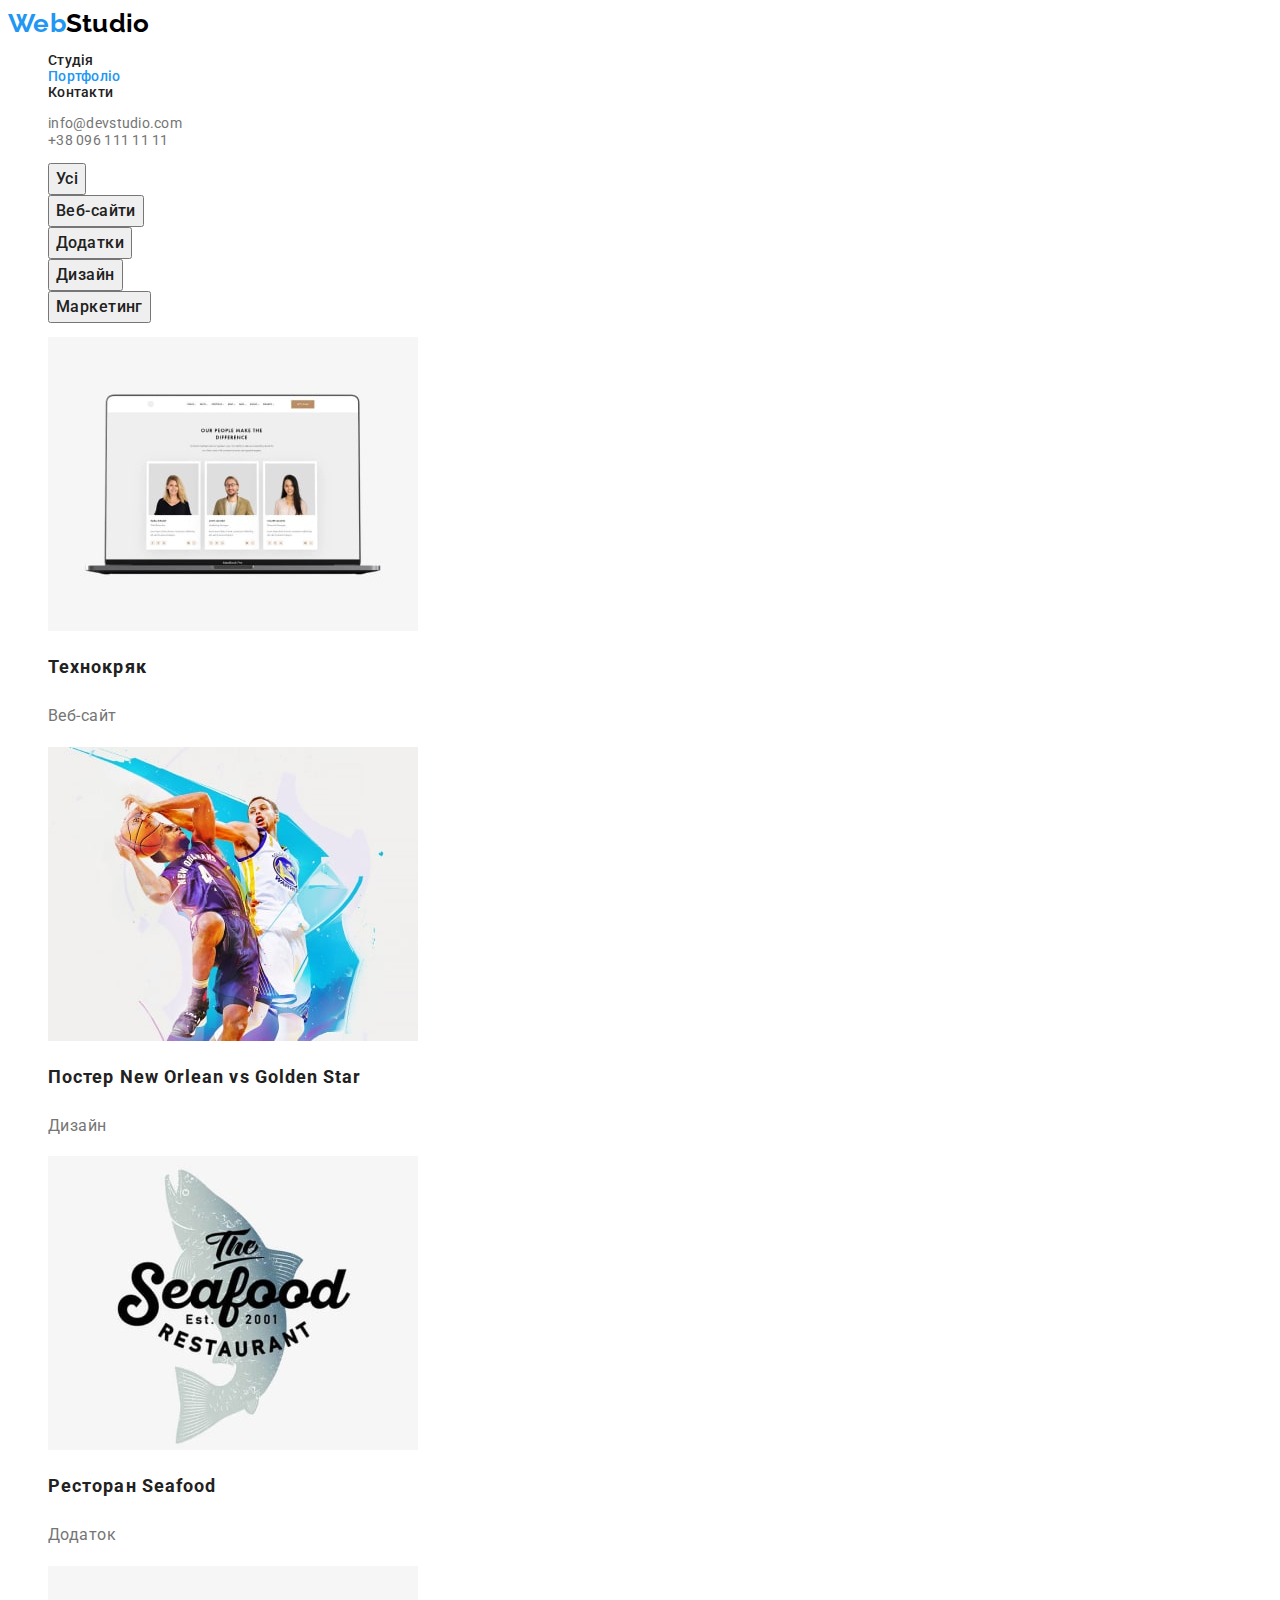
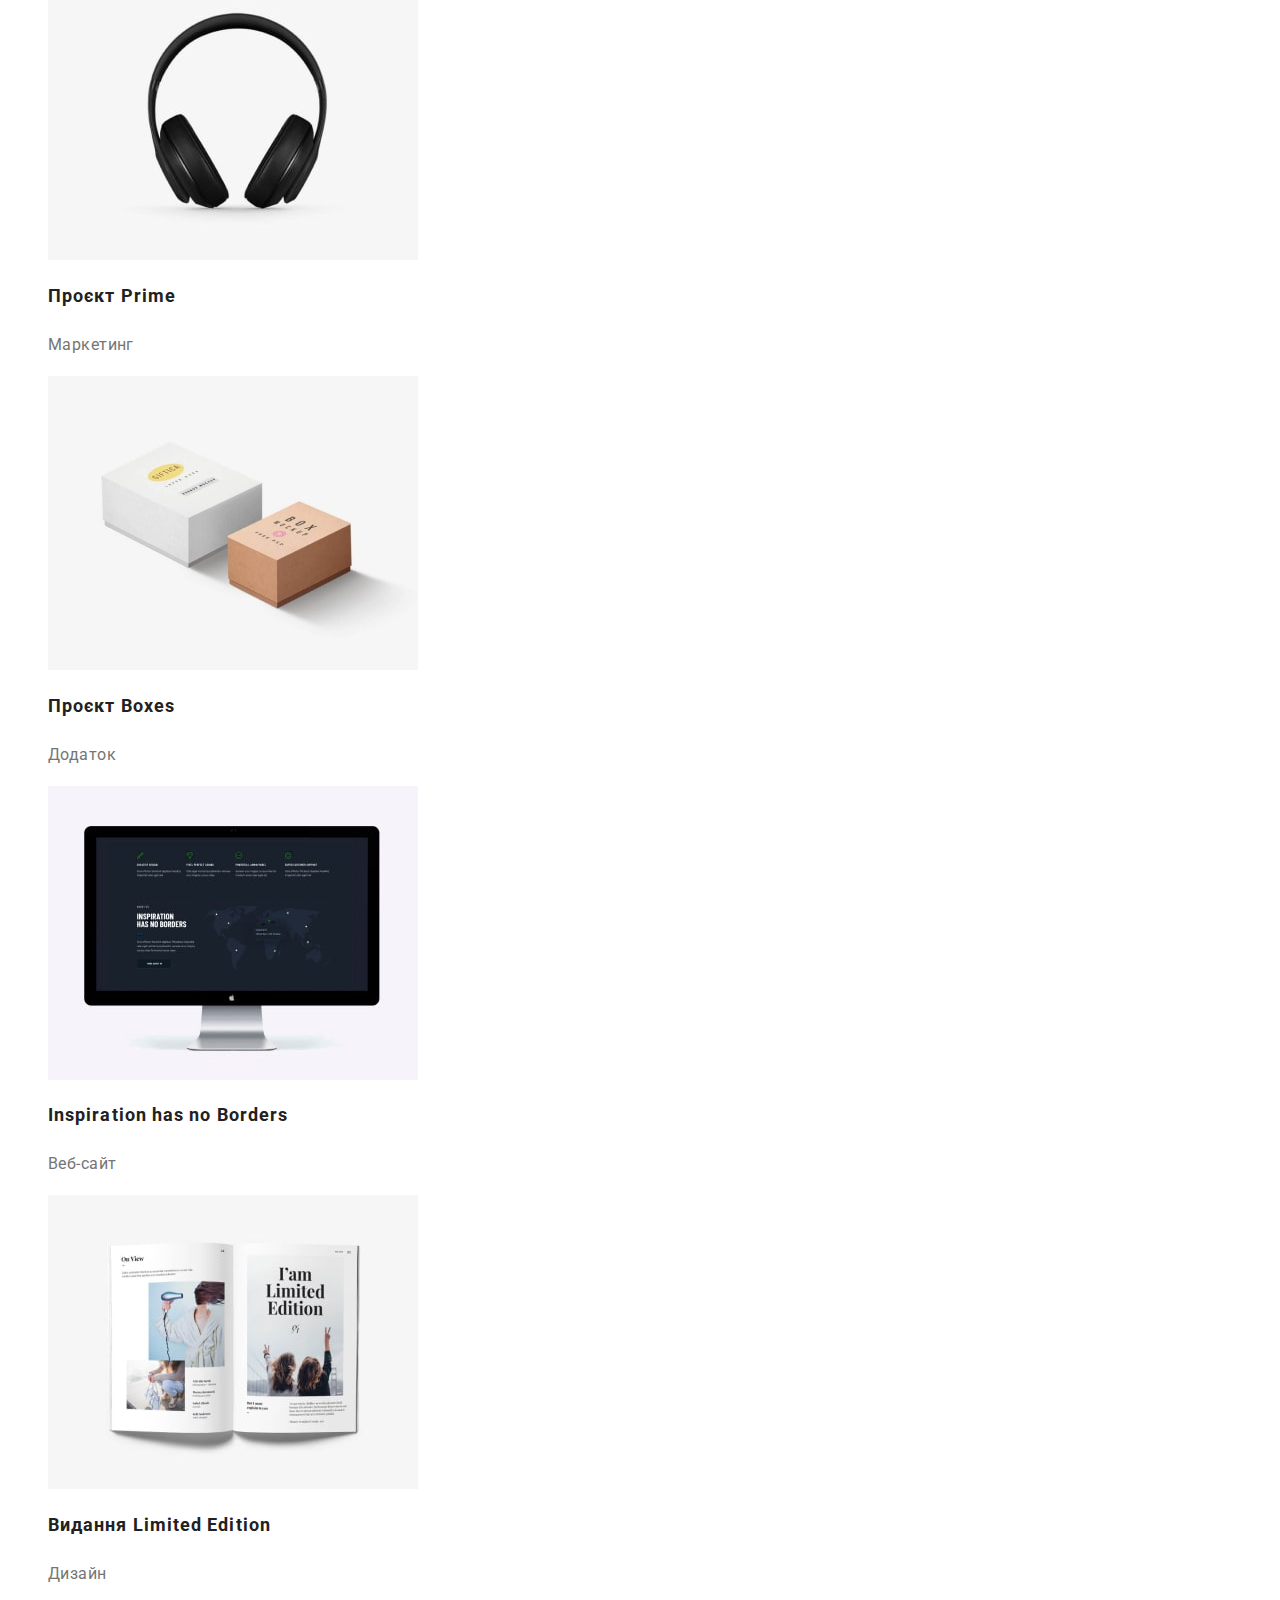
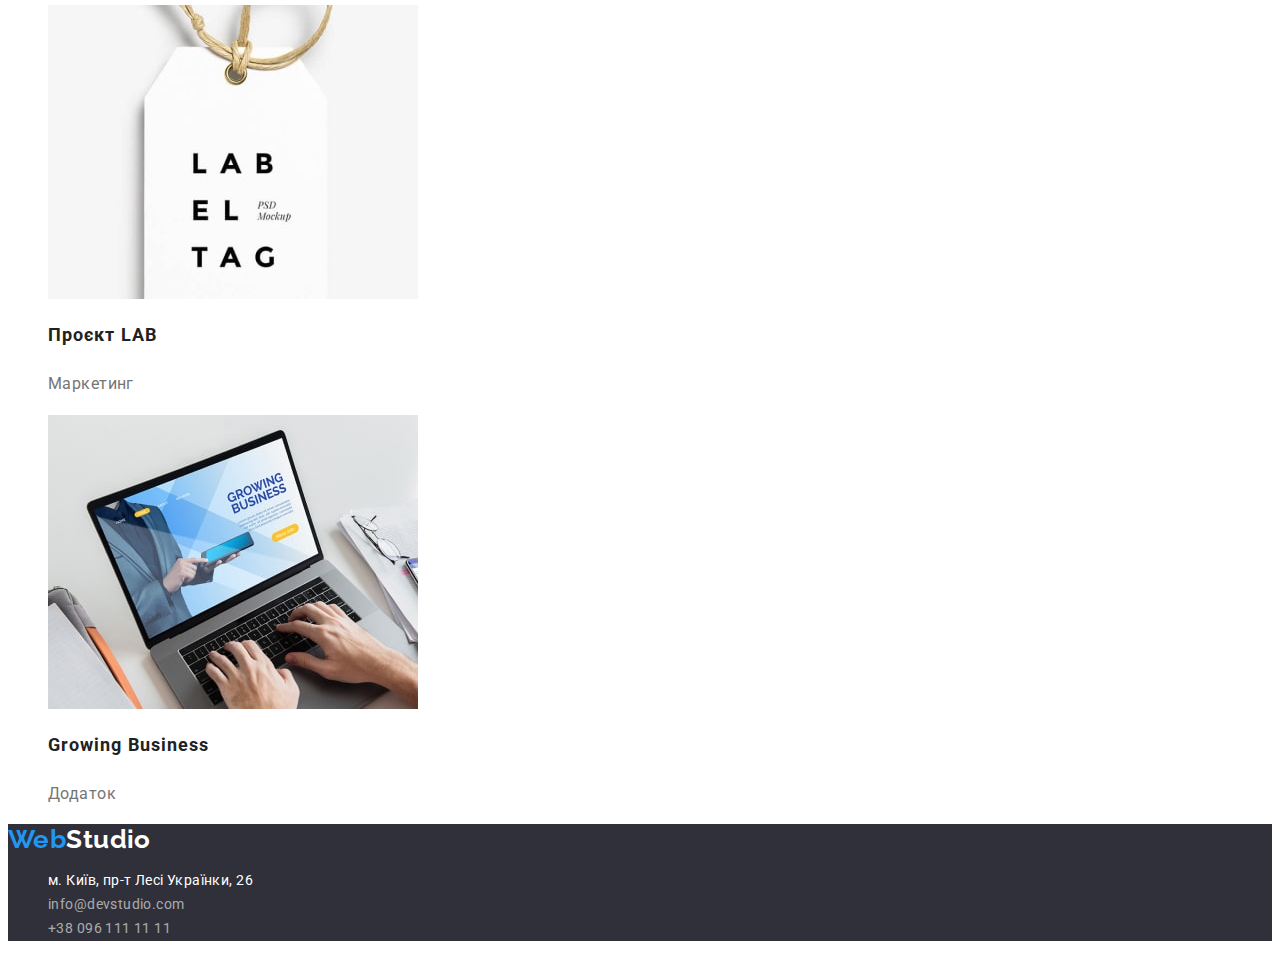
==== portfolio.html @ 3c4848e3 "added initial files" ====
<!DOCTYPE html>
<html lang="uk">

<head>
    <meta charset="UTF-8">
    <meta http-equiv="X-UA-Compatible" content="IE=edge">
    <meta name="viewport" content="width=device-width, initial-scale=1.0">
    <title>Портфоліо</title>
    <link
        href="https://fonts.googleapis.com/css2?family=Raleway:wght@700&family=Roboto:wght@400;500;700;900&display=swap"
        rel="stylesheet" />
    <link rel="stylesheet" href="./css/styles.css">
</head>

<body>
    <header class="header">
        <nav class="header-nav">
            <a class="logo" href="./index.html"><span class="logo-web">Web</span>Studio</a>
            <ul class="header-nav-list list">
                <li><a class="header-nav-link link" href="./index.html">Студія</a></li>
                <li><a class="header-nav-link link current" href="./portfolio.html">Портфоліо</a></li>
                <li><a class="header-nav-link link" href="#">Контакти</a></li>
            </ul>
        </nav>
        <ul class="header-contact-list list">
            <li>
                <a class="header-contact-link link" href="mailto:info@devstudio.com">info@devstudio.com</a>
            </li>
            <li>
                <a class="header-contact-link link" href="tel:+380961111111">+38 096 111 11 11</a>
            </li>
        </ul>
    </header>
    <main>
        <!-- Our Projects Section -->
        <section class="projects">
            <h1 class="visually-hidden">Наші роботи</h1>
            <ul class="projects-btn-list list">
                <li><button class="projects-btn" type="button">Усі</button></li>
                <li><button class="projects-btn" type="button">Веб-сайти</button></li>
                <li><button class="projects-btn" type="button">Додатки</button></li>
                <li><button class="projects-btn" type="button">Дизайн</button></li>
                <li><button class="projects-btn" type="button">Маркетинг</button></li>
            </ul>
            <ul class="projects-list list">
                <li>
                    <a class="projects-link link" href="#">
                        <img class="projects-list-img" src="./images/projects/projects-img-1.jpg" alt="Технокряк" width="370" height="294">
                        <h2 class="projects-list-title">Технокряк</h2>
                        <p class="projects-list-category">Веб-сайт</p>
                    </a>
                </li>
                <li>
                    <a class="projects-link link" href="#">
                        <img class="projects-list-img" src="./images/projects/projects-img-2.jpg" alt="Постер New Orlean vs Golden Star" width="370" height="294">
                        <h2 class="projects-list-title">Постер New Orlean vs Golden Star</h2>
                        <p class="projects-list-category">Дизайн</p>
                    </a>
                </li>
                <li>
                    <a class="projects-link link" href="#">
                        <img class="projects-list-img" src="./images/projects/projects-img-3.jpg" alt="Ресторан Seafood" width="370" height="294">
                        <h2 class="projects-list-title">Ресторан Seafood</h2>
                        <p class="projects-list-category">Додаток</p>
                    </a>
                </li>
                <li>
                    <a class="projects-link link" href="#">
                        <img class="projects-list-img" src="./images/projects/projects-img-4.jpg" alt="Проєкт Prime" width="370" height="294">
                        <h2 class="projects-list-title">Проєкт Prime</h2>
                        <p class="projects-list-category">Маркетинг</p>
                    </a>
                </li>
                <li>
                    <a class="projects-link link" href="#">
                        <img class="projects-list-img" src="./images/projects/projects-img-5.jpg" alt="Проєкт Boxes" width="370" height="294">
                        <h2 class="projects-list-title">Проєкт Boxes</h2>
                        <p class="projects-list-category">Додаток</p>
                    </a>
                </li>
                <li>
                    <a class="projects-link link" href="#">
                        <img class="projects-list-img" src="./images/projects/projects-img-6.jpg" alt="Inspiration has no Borders" width="370" height="294">
                        <h2 class="projects-list-title">Inspiration has no Borders</h2>
                        <p class="projects-list-category">Веб-сайт</p>
                    </a>
                </li>
                <li>
                    <a class="projects-link link" href="#">
                        <img class="projects-list-img" src="./images/projects/projects-img-7.jpg" alt="Видання Limited Edition" width="370" height="294">
                        <h2 class="projects-list-title">Видання Limited Edition</h2>
                        <p class="projects-list-category">Дизайн</p>
                    </a>
                </li>
                <li>
                    <a class="projects-link link" href="#">
                        <img class="projects-list-img" src="./images/projects/projects-img-8.jpg" alt="Проєкт LAB" width="370" height="294">
                        <h2 class="projects-list-title">Проєкт LAB</h2>
                        <p class="projects-list-category">Маркетинг</p>
                    </a>
                </li>
                <li>
                    <a class="projects-link link" href="#">
                        <img class="projects-list-img" src="./images/projects/projects-img-9.jpg" alt="Growing Business" width="370" height="294">
                        <h2 class="projects-list-title">Growing Business</h2>
                        <p class="projects-list-category">Додаток</p>
                    </a>
                </li>
            </ul>
        </section>
    </main> 
    <footer class="footer">
        <a class="logo" href="./index.html"><span class="logo-web">Web</span>Studio</a>
        <address class="footer-address">
            <ul class="footer-list list">
                <li><a class="footer-list-link link address" href="https://goo.gl/maps/mnZD3GT6xmmtejTY8"
                        rel="noopener noreferrer nofollow" target="_blank">м. Київ, пр-т Лесі Українки, 26</a></li>
                <li><a class="footer-list-link link" href="mailto:info@devstudio.com">info@devstudio.com</a></li>
                <li><a class="footer-list-link link" href="tel:+380961111111">+38 096 111 11 11</a></li>
            </ul>
        </address>
    </footer>
</body>
---- css/styles.css ----
:root {
    --first-primary-color: #212121;
    --second-primary-color: #757575;
    --accent-color: #2196F3;
    --white: #FFFFFF;
    --black: #000000;
    --grey: rgba(255, 255, 255, 0.6);
    --secondary-background-color: #2F303A;
    --additional-background-color: #F5F4FA;
    --active-btn-color: #188CE8;
}
/* body */
body {
    font-family: "Roboto", sans-serif;
    font-size: 14px;
    letter-spacing: 0.03em;
    color: var(--first-primary-color);
    background-color: var(--white);
}
/* link */
.link {
    text-decoration: none;
}
/* header */
.logo {
    font-family:"Raleway", sans-serif;
    font-weight: 700;
    font-size: 26px;
    line-height: 1.19;
    text-decoration: none;
}
.header .logo {
    color: var(--black);
}

.list {
    list-style: none;
}

.header-nav{
    font-weight: 500;
    line-height: 1.14;
    letter-spacing: 0.02em;
}

.header-nav-link {
    letter-spacing: 0.02em;
    color: var(--first-primary-color);
}
.link.current {
    color: var(--accent-color);
}
.header-contact-link {
    color: var(--second-primary-color);
    letter-spacing: 0.02em;
    line-height: 1.14;
}
/* hero */
.hero {
    background-color: var(--secondary-background-color);
}
.hero-title {
    font-weight: 900;
    font-size: 44px;
    line-height: 1.36;
    text-align: center;
    letter-spacing: 0.06em;
    text-transform: uppercase;
    color: var(--white);
}

.hero-btn {
    font-weight: 700;
    font-size: 16px;
    line-height: 1.86;
    /* display: flex;
    align-items: center; */
    text-align: center;
    letter-spacing: 0.06em;
    background-color: var(--accent-color);
    color: var(--white);
    cursor: pointer;
    font-family: inherit;
}
.hero-btn:hover, .hero-btn:focus {
    background-color: var(--active-btn-color);
}
/* Advantages Section */
.advantages-list-title {
    font-weight: 700;
    line-height: 1.14;
    letter-spacing: 0.03em;
    text-transform: uppercase;
}
.advantages-list-descr {
    line-height: 1.71;
    color: var(--second-primary-color)
}
/* About Section */
.about-title {
    font-weight: 700;
    font-size: 36px;
    line-height: 1.17;
    text-align: center;
}
/* Our Team Section */
.team {
   background-color: var(--additional-background-color);
}
.team-title {
    font-weight: 700;
    font-size: 36px;
    line-height: 1.17;
    text-align: center;
}
.team-list-title{
    font-weight: 500;
    font-size: 16px;
    line-height: 1.17;
    text-align: center;
}
.team-list-descr {
    font-size: 16px;
    line-height: 1.19;
    text-align: center;
    color: var(--second-primary-color)
}
/* footer */
.footer .logo {
    color: var(--white);
}


.logo-web {
    color: var(--accent-color);
}

.footer {
    background-color: var(--secondary-background-color);
}
.footer-list-link {
    line-height: 1.71;    
    color: var(--grey);
    font-style: inherit;
}
.footer-address{
    font-style: normal;
}
.address {
    color: var(--white)
}

.link:hover,
.link:focus {
    color: var(--accent-color);
}
.visually-hidden {
    position: absolute;
    white-space: nowrap;
    width: 1px;
    height: 1px;
    overflow: hidden;
    border: 0;
    padding: 0;
    clip: rect(0 0 0 0);
    clip-path: inset(50%);
    margin: -1px;
}
.list {
    list-style: none;
}

/* portfolio.html */
/* Projects Section */
.projects-list-title {
font-weight: 700;
font-size: 18px;
line-height: 2;
letter-spacing: 0.06em;
color: var(--first-primary-color);
}
.projects-list-category {
    font-size: 16px;
    line-height: 1.86;    
    color: var(--second-primary-color);
}
.projects-btn {
    font-family: inherit;
    font-weight: 500;
    font-size: 16px;
    line-height: 1.63;
    text-align: center;
    color: inherit;
    letter-spacing: inherit;
    cursor: pointer;
}

.projects-btn:hover,
.projects-btn:focus {
    background-color: var(--accent-color);
    color:var(--white)
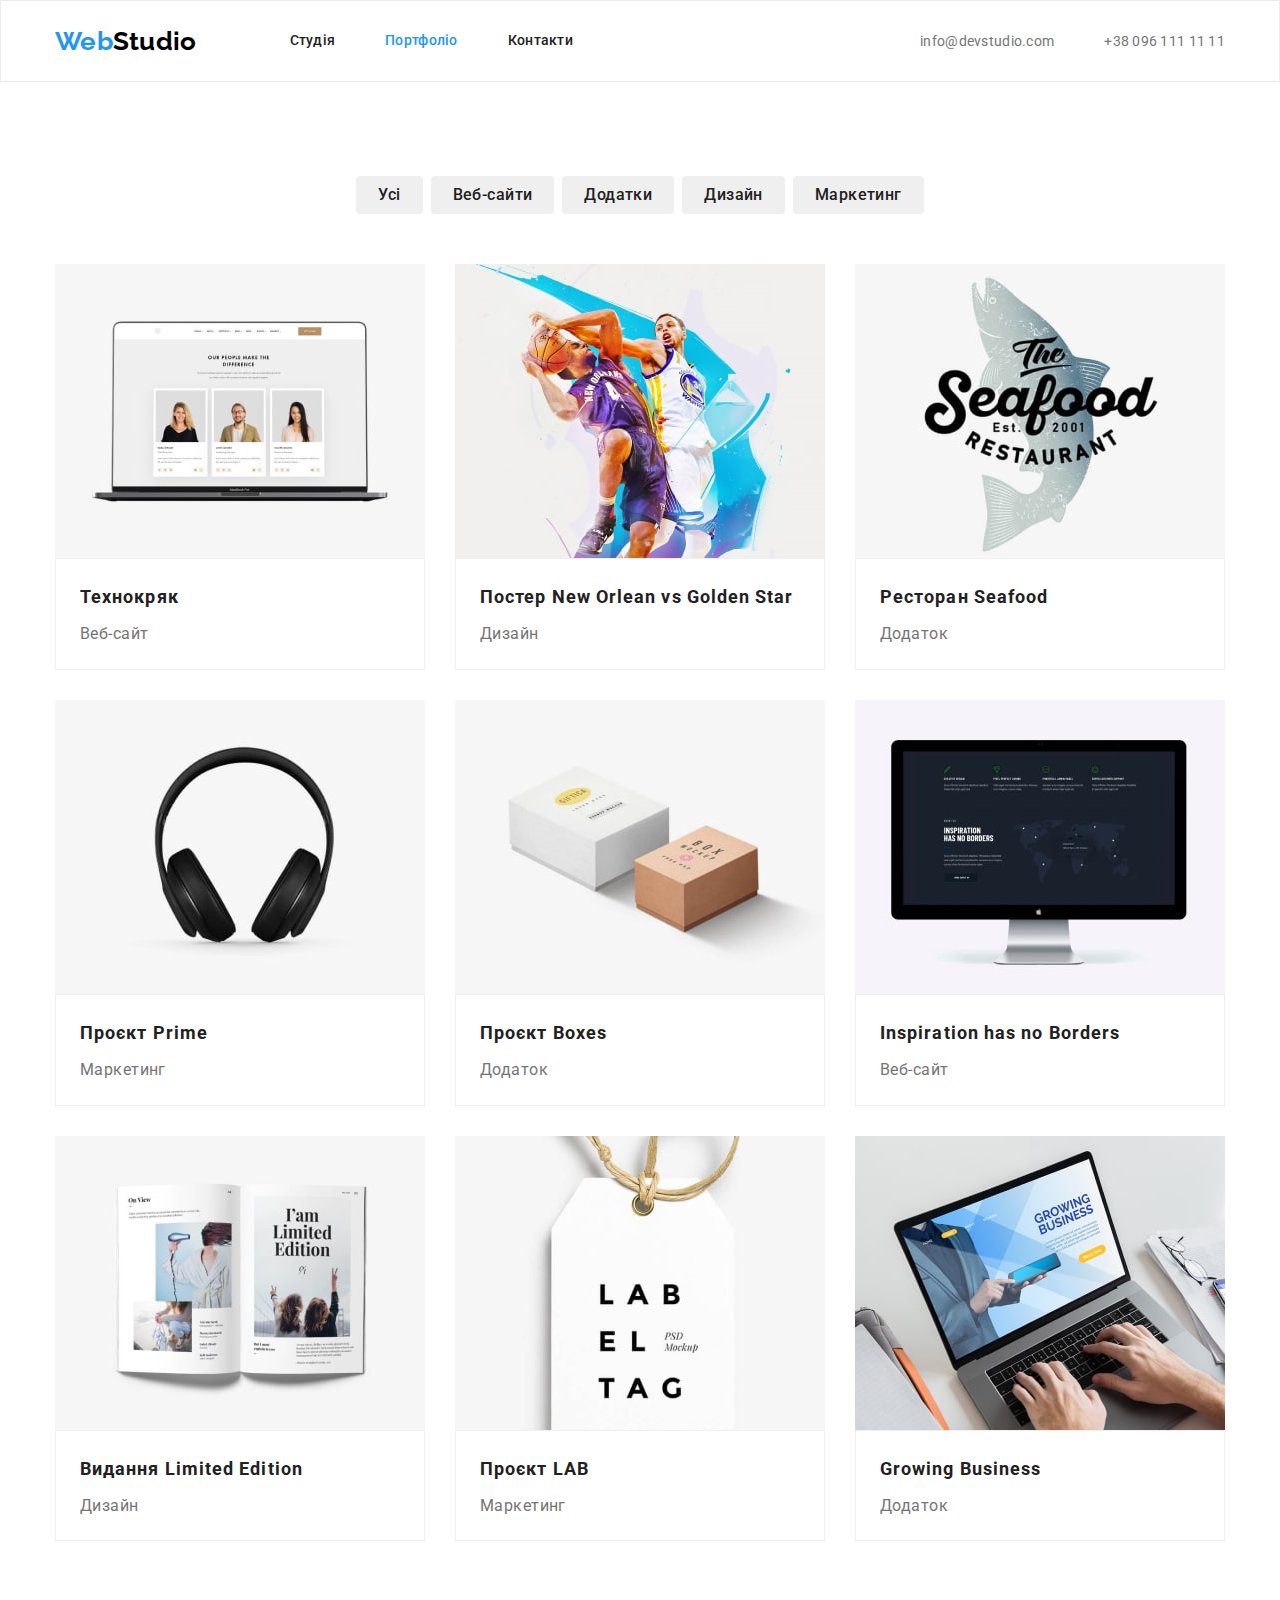
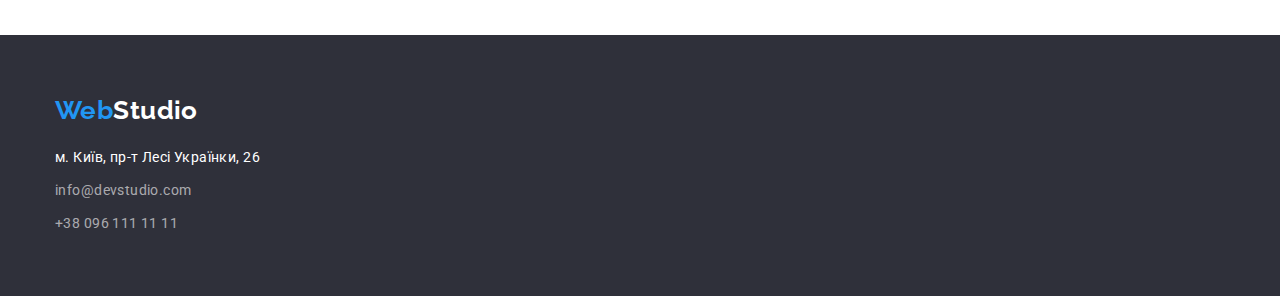
==== commit ae971d25: "added styles for geometry, positioning using flexbox" ====
--- a/portfolio.html
+++ b/portfolio.html
@@ -1,123 +1,162 @@
 <!DOCTYPE html>
 <html lang="uk">
-
 <head>
     <meta charset="UTF-8">
     <meta http-equiv="X-UA-Compatible" content="IE=edge">
     <meta name="viewport" content="width=device-width, initial-scale=1.0">
-    <title>Портфоліо</title>
+    <title>WebStudio</title>
     <link
         href="https://fonts.googleapis.com/css2?family=Raleway:wght@700&family=Roboto:wght@400;500;700;900&display=swap"
         rel="stylesheet" />
-    <link rel="stylesheet" href="./css/styles.css">
+    <link rel="stylesheet" href="https://cdnjs.cloudflare.com/ajax/libs/modern-normalize/1.1.0/modern-normalize.min.css"/>
+    <link rel="stylesheet" href="./css/styles.css"/>
 </head>
 
 <body>
     <header class="header">
-        <nav class="header-nav">
-            <a class="logo" href="./index.html"><span class="logo-web">Web</span>Studio</a>
-            <ul class="header-nav-list list">
-                <li><a class="header-nav-link link" href="./index.html">Студія</a></li>
-                <li><a class="header-nav-link link current" href="./portfolio.html">Портфоліо</a></li>
-                <li><a class="header-nav-link link" href="#">Контакти</a></li>
+        <div class="container">
+            <nav class="header-nav">
+                <a class="logo" href="./index.html"><span class="logo-web">Web</span>Studio</a>
+                <ul class="header-nav-list list">
+                    <li class="item"><a class="header-nav-link link" href="./index.html">Студія</a></li>
+                    <li class="item"><a class="header-nav-link link current" href="./portfolio.html">Портфоліо</a></li>
+                    <li class="item"><a class="header-nav-link link" href="#">Контакти</a></li>
+                </ul>
+            </nav>
+            <ul class="header-contact-list list">
+                <li class="item">
+                    <a class="header-contact-link link" href="mailto:info@devstudio.com">info@devstudio.com</a>
+                </li>
+                <li class="item">
+                    <a class="header-contact-link link" href="tel:+380961111111">+38 096 111 11 11</a>
+                </li>
             </ul>
-        </nav>
-        <ul class="header-contact-list list">
-            <li>
-                <a class="header-contact-link link" href="mailto:info@devstudio.com">info@devstudio.com</a>
-            </li>
-            <li>
-                <a class="header-contact-link link" href="tel:+380961111111">+38 096 111 11 11</a>
-            </li>
-        </ul>
+        </div>
     </header>
+
     <main>
         <!-- Our Projects Section -->
         <section class="projects">
-            <h1 class="visually-hidden">Наші роботи</h1>
-            <ul class="projects-btn-list list">
-                <li><button class="projects-btn" type="button">Усі</button></li>
-                <li><button class="projects-btn" type="button">Веб-сайти</button></li>
-                <li><button class="projects-btn" type="button">Додатки</button></li>
-                <li><button class="projects-btn" type="button">Дизайн</button></li>
-                <li><button class="projects-btn" type="button">Маркетинг</button></li>
-            </ul>
-            <ul class="projects-list list">
-                <li>
-                    <a class="projects-link link" href="#">
-                        <img class="projects-list-img" src="./images/projects/projects-img-1.jpg" alt="Технокряк" width="370" height="294">
-                        <h2 class="projects-list-title">Технокряк</h2>
-                        <p class="projects-list-category">Веб-сайт</p>
-                    </a>
-                </li>
-                <li>
-                    <a class="projects-link link" href="#">
-                        <img class="projects-list-img" src="./images/projects/projects-img-2.jpg" alt="Постер New Orlean vs Golden Star" width="370" height="294">
-                        <h2 class="projects-list-title">Постер New Orlean vs Golden Star</h2>
-                        <p class="projects-list-category">Дизайн</p>
-                    </a>
-                </li>
-                <li>
-                    <a class="projects-link link" href="#">
-                        <img class="projects-list-img" src="./images/projects/projects-img-3.jpg" alt="Ресторан Seafood" width="370" height="294">
-                        <h2 class="projects-list-title">Ресторан Seafood</h2>
-                        <p class="projects-list-category">Додаток</p>
-                    </a>
-                </li>
-                <li>
-                    <a class="projects-link link" href="#">
-                        <img class="projects-list-img" src="./images/projects/projects-img-4.jpg" alt="Проєкт Prime" width="370" height="294">
-                        <h2 class="projects-list-title">Проєкт Prime</h2>
-                        <p class="projects-list-category">Маркетинг</p>
-                    </a>
-                </li>
-                <li>
-                    <a class="projects-link link" href="#">
-                        <img class="projects-list-img" src="./images/projects/projects-img-5.jpg" alt="Проєкт Boxes" width="370" height="294">
-                        <h2 class="projects-list-title">Проєкт Boxes</h2>
-                        <p class="projects-list-category">Додаток</p>
-                    </a>
-                </li>
-                <li>
-                    <a class="projects-link link" href="#">
-                        <img class="projects-list-img" src="./images/projects/projects-img-6.jpg" alt="Inspiration has no Borders" width="370" height="294">
-                        <h2 class="projects-list-title">Inspiration has no Borders</h2>
-                        <p class="projects-list-category">Веб-сайт</p>
-                    </a>
-                </li>
-                <li>
-                    <a class="projects-link link" href="#">
-                        <img class="projects-list-img" src="./images/projects/projects-img-7.jpg" alt="Видання Limited Edition" width="370" height="294">
-                        <h2 class="projects-list-title">Видання Limited Edition</h2>
-                        <p class="projects-list-category">Дизайн</p>
-                    </a>
-                </li>
-                <li>
-                    <a class="projects-link link" href="#">
-                        <img class="projects-list-img" src="./images/projects/projects-img-8.jpg" alt="Проєкт LAB" width="370" height="294">
-                        <h2 class="projects-list-title">Проєкт LAB</h2>
-                        <p class="projects-list-category">Маркетинг</p>
-                    </a>
-                </li>
-                <li>
-                    <a class="projects-link link" href="#">
-                        <img class="projects-list-img" src="./images/projects/projects-img-9.jpg" alt="Growing Business" width="370" height="294">
-                        <h2 class="projects-list-title">Growing Business</h2>
-                        <p class="projects-list-category">Додаток</p>
-                    </a>
-                </li>
-            </ul>
+            <div class="container">
+                <h1 class="visually-hidden">Наші роботи</h1>
+                <ul class="projects-btn-list list">
+                    <li class="item"><button class="projects-btn" type="button">Усі</button></li>
+                    <li class="item"><button class="projects-btn" type="button">Веб-сайти</button></li>
+                    <li class="item"><button class="projects-btn" type="button">Додатки</button></li>
+                    <li class="item"><button class="projects-btn" type="button">Дизайн</button></li>
+                    <li class="item"><button class="projects-btn" type="button">Маркетинг</button></li>
+                </ul>
+                <ul class="projects-list list">
+                    <li class="item">
+                        <a class="projects-link link" href="#">
+                            <img class="projects-list-img" src="./images/projects/projects-img-1.jpg" alt="Технокряк" width="370"
+                                height="294">
+                            <div class="card-border">
+                                <h2 class="projects-list-title">Технокряк</h2>
+                                <p class="projects-list-category">Веб-сайт</p>
+                            </div>
+                        </a>
+                    </li>
+                    <li class="item">
+                        <a class="projects-link link" href="#">
+                            <img class="projects-list-img" src="./images/projects/projects-img-2.jpg"
+                                alt="Постер New Orlean vs Golden Star" width="370" height="294">
+                            <div class="card-border">
+                                <h2 class="projects-list-title">Постер New Orlean vs Golden Star</h2>
+                                <p class="projects-list-category">Дизайн</p>
+                            </div>
+                        </a>
+                    </li>
+                    <li class="item">
+                        <a class="projects-link link" href="#">
+                            <img class="projects-list-img" src="./images/projects/projects-img-3.jpg" alt="Ресторан Seafood" width="370"
+                                height="294">
+                            <div class="card-border">
+                                <h2 class="projects-list-title">Ресторан Seafood</h2>
+                                <p class="projects-list-category">Додаток</p>
+                            </div>          
+                        </a>
+                    </li>
+                    <li class="item">
+                        <a class="projects-link link" href="#">
+                            <img class="projects-list-img" src="./images/projects/projects-img-4.jpg" alt="Проєкт Prime" width="370"
+                                height="294">
+                            <div class="card-border">
+                                <h2 class="projects-list-title">Проєкт Prime</h2>
+                                <p class="projects-list-category">Маркетинг</p>
+                            </div>        
+                        </a>
+                    </li>
+                    <li class="item">
+                        <a class="projects-link link" href="#">
+                            <img class="projects-list-img" src="./images/projects/projects-img-5.jpg" alt="Проєкт Boxes" width="370"
+                                height="294">
+                            <div class="card-border">
+                                <h2 class="projects-list-title">Проєкт Boxes</h2>
+                                <p class="projects-list-category">Додаток</p>
+                            </div>      
+                        </a>
+                    </li>
+                    <li class="item">
+                        <a class="projects-link link" href="#">
+                            <img class="projects-list-img" src="./images/projects/projects-img-6.jpg" alt="Inspiration has no Borders"
+                                width="370" height="294">
+                            <div class="card-border">
+                                <h2 class="projects-list-title">Inspiration has no Borders</h2>
+                                <p class="projects-list-category">Веб-сайт</p>
+   
+                            </div>                   
+                        </a>
+                    </li>
+                    <li class="item">
+                        <a class="projects-link link" href="#">
+                            <img class="projects-list-img" src="./images/projects/projects-img-7.jpg" alt="Видання Limited Edition"
+                                width="370" height="294">
+                            <div class="card-border">
+                                <h2 class="projects-list-title">Видання Limited Edition</h2>
+                                <p class="projects-list-category">Дизайн</p>
+        
+                            </div>                
+                        </a>
+                    </li>
+                    <li class="item">
+                        <a class="projects-link link" href="#">
+                            <img class="projects-list-img" src="./images/projects/projects-img-8.jpg" alt="Проєкт LAB" width="370"
+                                height="294">
+                            <div class="card-border">
+                                <h2 class="projects-list-title">Проєкт LAB</h2>
+                                <p class="projects-list-category">Маркетинг</p>
+                  
+                            </div>   
+                        </a>
+                    </li>
+                    <li class="item">
+                        <a class="projects-link link" href="#">
+                            <img class="projects-list-img" src="./images/projects/projects-img-9.jpg" alt="Growing Business" width="370"
+                                height="294">
+                            <div class="card-border">
+                                <h2 class="projects-list-title">Growing Business</h2>
+                                <p class="projects-list-category">Додаток</p>
+              
+                            </div>         
+                        </a>
+                    </li>
+                </ul>
+            </div>
         </section>
     </main> 
     <footer class="footer">
-        <a class="logo" href="./index.html"><span class="logo-web">Web</span>Studio</a>
-        <address class="footer-address">
-            <ul class="footer-list list">
-                <li><a class="footer-list-link link address" href="https://goo.gl/maps/mnZD3GT6xmmtejTY8"
-                        rel="noopener noreferrer nofollow" target="_blank">м. Київ, пр-т Лесі Українки, 26</a></li>
-                <li><a class="footer-list-link link" href="mailto:info@devstudio.com">info@devstudio.com</a></li>
-                <li><a class="footer-list-link link" href="tel:+380961111111">+38 096 111 11 11</a></li>
-            </ul>
-        </address>
+        <div class="container">
+            <a class="logo" href="./index.html"><span class="logo-web">Web</span>Studio</a>
+            <address class="footer-address">
+                <ul class="footer-list list">
+                    <li class="item"><a class="footer-list-link link address" href="https://goo.gl/maps/mnZD3GT6xmmtejTY8"
+                            rel="noopener noreferrer nofollow" target="_blank">м. Київ, пр-т Лесі Українки, 26</a></li>
+                    <li class="item"><a class="footer-list-link link"
+                            href="mailto:info@devstudio.com">info@devstudio.com</a></li>
+                    <li class="item"><a class="footer-list-link link" href="tel:+380961111111">+38 096 111 11 11</a></li>
+                </ul>
+            </address>
+        </div>
     </footer>
 </body>--- a/css/styles.css
+++ b/css/styles.css
@@ -21,6 +21,24 @@
 .link {
     text-decoration: none;
 }
+/* glabal margins reset */
+h1,h2,h3,h4,h5,h6,p,ul {
+    margin-top: 0;
+    margin-bottom: 0;
+}
+/* img */
+img {
+    display: block;
+}
+.container {
+    margin-left: auto;
+    margin-right: auto;
+    padding-left: 15px;
+    padding-right: 15px;
+    width: 1200px;
+    /* outline: 1px solid tomato; */
+}
+
 /* header */
 .logo {
     font-family:"Raleway", sans-serif;
@@ -29,37 +47,93 @@
     line-height: 1.19;
     text-decoration: none;
 }
+.header {
+    border: 1px solid #ECECEC;
+}
 .header .logo {
+    margin-right: 93px;
+
     color: var(--black);
 }
 
 .list {
     list-style: none;
-}
-
-.header-nav{
+    padding-left: 0px;
+}
+
+header > .container {
+    align-items: center;
+    display: flex;
+    justify-content: space-between; 
+}
+
+.header-nav {
+    display: flex;
+    align-items: center;
+
     font-weight: 500;
     line-height: 1.14;
     letter-spacing: 0.02em;
 }
 
+.header-nav-list {
+    align-items: center;
+    display: flex;
+}
+
+.header-nav-list .item:not(:last-child) {
+    margin-right: 50px;
+}
 .header-nav-link {
+    display: block;
+    padding-top: 32px;
+    padding-bottom: 32px;
+
     letter-spacing: 0.02em;
     color: var(--first-primary-color);
 }
+
 .link.current {
     color: var(--accent-color);
+}
+
+.header-contact-list {
+    display: flex;
+}
+
+.header-contact-list .item + .item {
+    margin-left: 50px;
 }
 .header-contact-link {
     color: var(--second-primary-color);
     letter-spacing: 0.02em;
     line-height: 1.14;
 }
+/* sections */
+section {
+    padding-top: 94px;
+    padding-bottom: 94px;
+}
+section.other-paddings {
+    padding-top: 200px;
+    padding-bottom: 200px;
+}
+section.no-bottom-padding {
+    padding-bottom: 0px;
+}
+/* ??? 0 or 0px */
 /* hero */
 .hero {
     background-color: var(--secondary-background-color);
-}
+    text-align: center;
+}
+
 .hero-title {
+    margin-bottom: 30px;
+    margin-left: auto;
+    margin-right: auto;
+    width: 696px;
+
     font-weight: 900;
     font-size: 44px;
     line-height: 1.36;
@@ -70,23 +144,41 @@
 }
 
 .hero-btn {
+    height: 50px;
+    min-width: 216px;
+
     font-weight: 700;
     font-size: 16px;
     line-height: 1.86;
-    /* display: flex;
-    align-items: center; */
     text-align: center;
     letter-spacing: 0.06em;
+    font-family: inherit;
+
+    border-radius: 4px;
+    border: none;
     background-color: var(--accent-color);
     color: var(--white);
     cursor: pointer;
-    font-family: inherit;
+    
 }
 .hero-btn:hover, .hero-btn:focus {
     background-color: var(--active-btn-color);
 }
 /* Advantages Section */
+.advantages-list {
+    display: flex;
+}
+
+.advantages-list .item:not(:last-child) {
+    margin-right: 30px;
+}
+
+.advantages-list .item {
+    width: calc((100%-90px)/4);
+}
 .advantages-list-title {
+    margin-bottom: 10px;
+
     font-weight: 700;
     line-height: 1.14;
     letter-spacing: 0.03em;
@@ -98,28 +190,56 @@
 }
 /* About Section */
 .about-title {
+    margin-bottom: 50px;
+
     font-weight: 700;
     font-size: 36px;
     line-height: 1.17;
     text-align: center;
+}
+
+.about-list {
+    display: flex;
+}
+
+.about-list .item:not(:last-child) {
+    margin-right: 30px;
 }
 /* Our Team Section */
 .team {
    background-color: var(--additional-background-color);
 }
 .team-title {
+    margin-bottom: 50px;
+
     font-weight: 700;
     font-size: 36px;
     line-height: 1.17;
     text-align: center;
 }
-.team-list-title{
+
+.team-list {
+    display: flex;
+}
+
+.team-list .item:not(:last-child) {
+    margin-right: 30px;
+}
+.team-list-img{
+    margin-bottom: 30px;
+}
+
+.team-list-title {
+    margin-bottom: 10px;
+
     font-weight: 500;
     font-size: 16px;
     line-height: 1.17;
     text-align: center;
 }
 .team-list-descr {
+    margin-bottom: 30px;
+
     font-size: 16px;
     line-height: 1.19;
     text-align: center;
@@ -127,6 +247,8 @@
 }
 /* footer */
 .footer .logo {
+    display: block;
+    margin-bottom: 20px;
     color: var(--white);
 }
 
@@ -138,6 +260,16 @@
 .footer {
     background-color: var(--secondary-background-color);
 }
+
+.footer > .container {
+    padding-top: 60px;
+    padding-bottom: 60px;
+}
+
+.footer-list .item:not(:last-child) {
+    margin-bottom: 9px;
+}
+
 .footer-list-link {
     line-height: 1.71;    
     color: var(--grey);
@@ -172,19 +304,62 @@
 
 /* portfolio.html */
 /* Projects Section */
+.projects-btn-list {
+    display: flex;
+    justify-content: center;
+    margin-bottom: 50px;
+}
+
+.projects-btn-list .item:not(:last-child) {
+    margin-right: 8px;
+}
+
+.projects-list {
+    display: flex;
+    flex-wrap: wrap;
+}
+
+.projects-list .item {
+    /* width: calc((100%-60px)/3); */
+    margin-right: 30px;
+    margin-bottom: 30px;
+    box-sizing: border-box;
+    
+}
+.card-border {
+    border: 1px solid #EEEEEE;
+}
+
+.projects-list .item:nth-child(3n) {
+    margin-right: 0px;
+}
+
+.projects {
+    margin-bottom: -30px;
+}
+
 .projects-list-title {
-font-weight: 700;
-font-size: 18px;
-line-height: 2;
-letter-spacing: 0.06em;
-color: var(--first-primary-color);
+    margin-top: 20px;
+    margin-bottom: 4px;
+    margin-left: 24px;
+
+    font-weight: 700;
+    font-size: 18px;
+    line-height: 2;
+    letter-spacing: 0.06em;
+    color: var(--first-primary-color);
 }
 .projects-list-category {
+    margin-bottom: 20px;
+    margin-left: 24px;
+
     font-size: 16px;
     line-height: 1.86;    
     color: var(--second-primary-color);
 }
 .projects-btn {
+    padding: 6px 22px;
+
     font-family: inherit;
     font-weight: 500;
     font-size: 16px;
@@ -193,6 +368,8 @@
     color: inherit;
     letter-spacing: inherit;
     cursor: pointer;
+    border-radius: 4px;
+    border: none;
 }
 
 .projects-btn:hover,
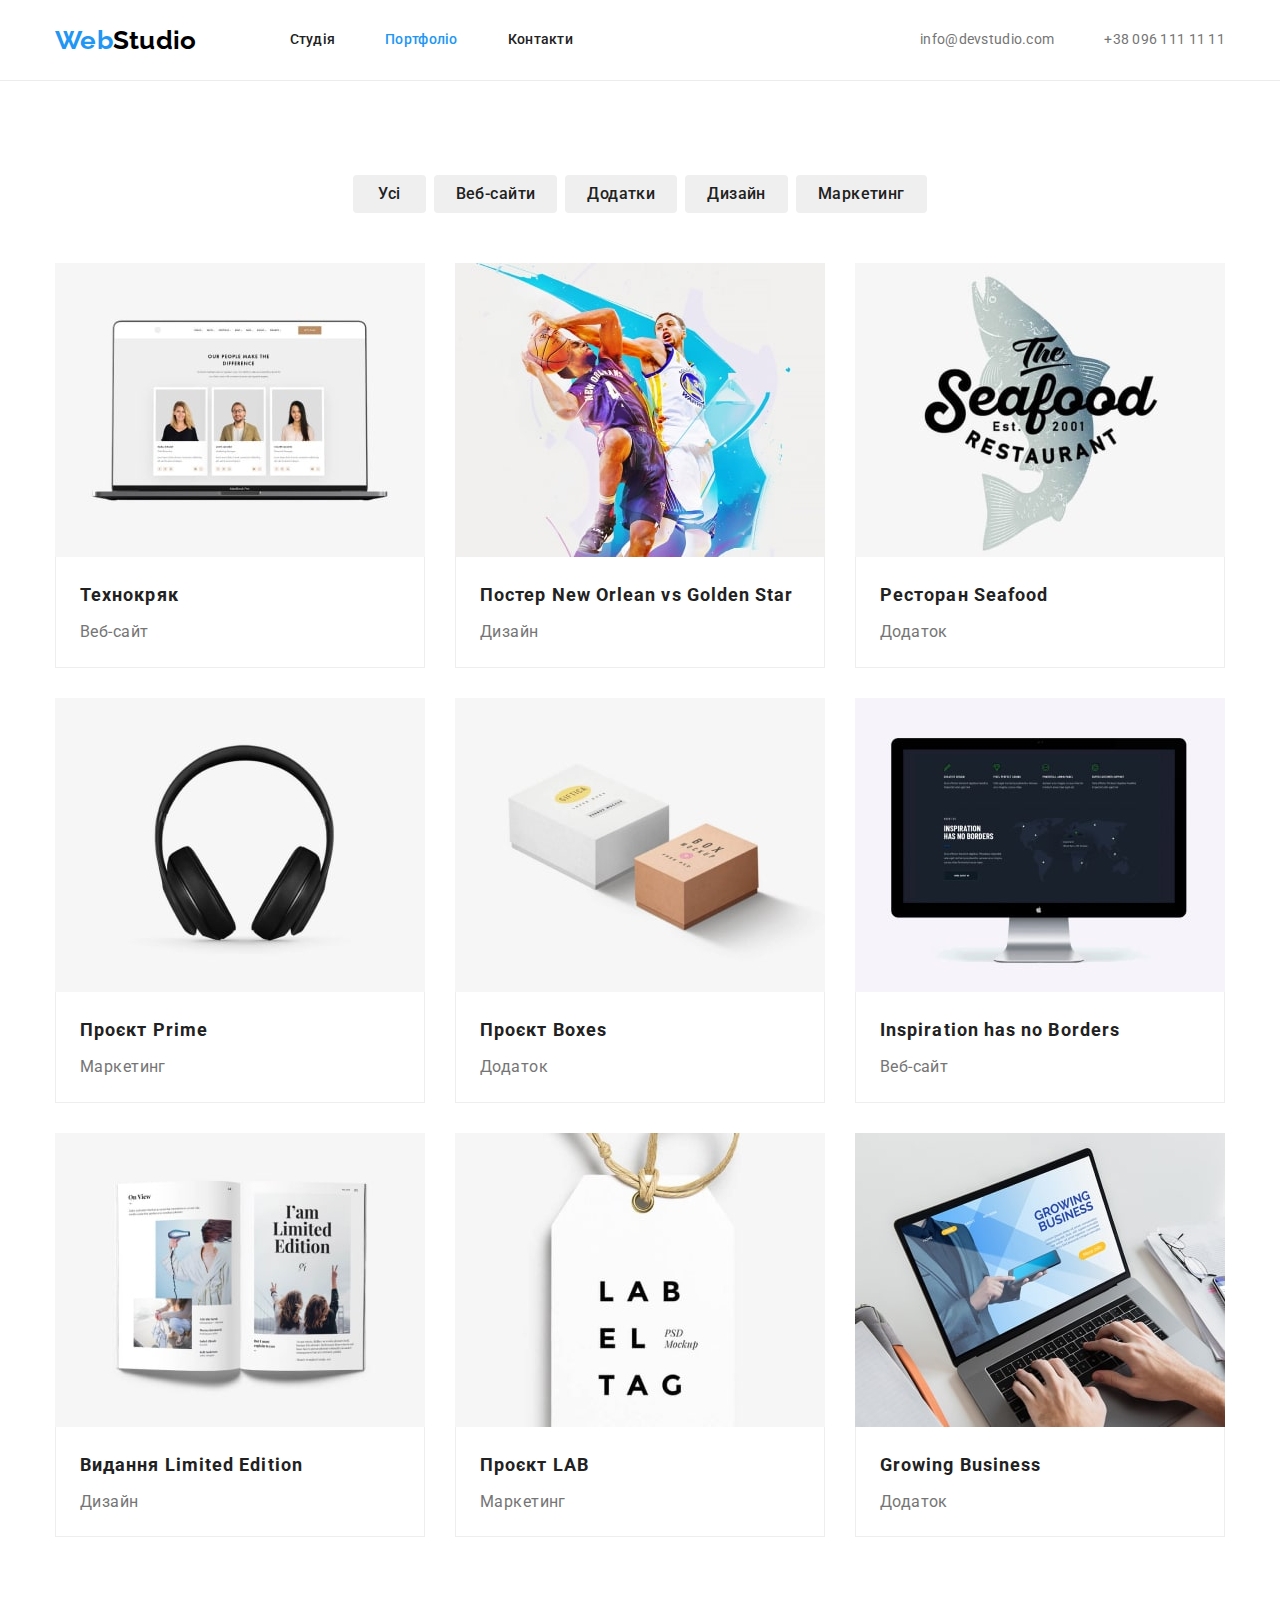
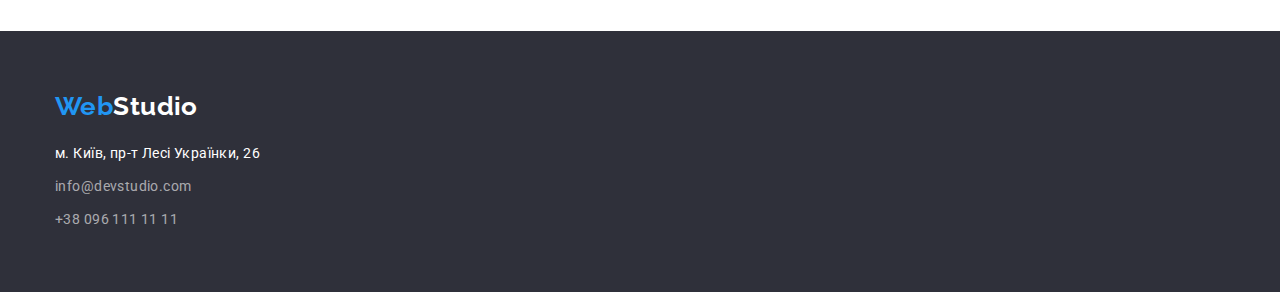
==== commit c151a2e9: "changes due to mentor's comments" ====
--- a/portfolio.html
+++ b/portfolio.html
@@ -40,7 +40,7 @@
             <div class="container">
                 <h1 class="visually-hidden">Наші роботи</h1>
                 <ul class="projects-btn-list list">
-                    <li class="item"><button class="projects-btn" type="button">Усі</button></li>
+                    <li class="item"><button class="projects-btn main-btn" type="button">Усі</button></li>
                     <li class="item"><button class="projects-btn" type="button">Веб-сайти</button></li>
                     <li class="item"><button class="projects-btn" type="button">Додатки</button></li>
                     <li class="item"><button class="projects-btn" type="button">Дизайн</button></li>
--- a/css/styles.css
+++ b/css/styles.css
@@ -29,6 +29,7 @@
 /* img */
 img {
     display: block;
+    max-width: 100%;
 }
 .container {
     margin-left: auto;
@@ -36,7 +37,6 @@
     padding-left: 15px;
     padding-right: 15px;
     width: 1200px;
-    /* outline: 1px solid tomato; */
 }
 
 /* header */
@@ -47,12 +47,15 @@
     line-height: 1.19;
     text-decoration: none;
 }
+
 .header {
-    border: 1px solid #ECECEC;
-}
+    border-bottom-width: 1px;
+    border-bottom-style: solid;
+    border-bottom-color:#ECECEC;
+}
+
 .header .logo {
     margin-right: 93px;
-
     color: var(--black);
 }
 
@@ -105,6 +108,10 @@
     margin-left: 50px;
 }
 .header-contact-link {
+    display: block;
+    padding-top: 32px;
+    padding-bottom: 32px;
+
     color: var(--second-primary-color);
     letter-spacing: 0.02em;
     line-height: 1.14;
@@ -144,8 +151,7 @@
 }
 
 .hero-btn {
-    height: 50px;
-    min-width: 216px;
+    padding: 10px 32px;
 
     font-weight: 700;
     font-size: 16px;
@@ -222,12 +228,14 @@
     display: flex;
 }
 
+.team-list .item {
+    background-color: var(--white);
+    border-radius: 0px 0px 4px 4px;
+}
+
 .team-list .item:not(:last-child) {
     margin-right: 30px;
 }
-.team-list-img{
-    margin-bottom: 30px;
-}
 
 .team-list-title {
     margin-bottom: 10px;
@@ -238,13 +246,17 @@
     text-align: center;
 }
 .team-list-descr {
-    margin-bottom: 30px;
-
     font-size: 16px;
     line-height: 1.19;
     text-align: center;
     color: var(--second-primary-color)
 }
+
+.team-container {
+    padding-top: 30px;
+    padding-bottom: 30px;
+}
+
 /* footer */
 .footer .logo {
     display: block;
@@ -320,28 +332,28 @@
 }
 
 .projects-list .item {
-    /* width: calc((100%-60px)/3); */
+    flex-basis: calc((100% - 60px) / 3);
     margin-right: 30px;
     margin-bottom: 30px;
     box-sizing: border-box;
-    
-}
-.card-border {
-    border: 1px solid #EEEEEE;
 }
 
 .projects-list .item:nth-child(3n) {
     margin-right: 0px;
 }
+.card-border {
+    padding: 20px 24px;
+
+    border: 1px solid #EEEEEE;
+    border-top: 0px;
+}
 
 .projects {
     margin-bottom: -30px;
 }
 
 .projects-list-title {
-    margin-top: 20px;
     margin-bottom: 4px;
-    margin-left: 24px;
 
     font-weight: 700;
     font-size: 18px;
@@ -349,14 +361,13 @@
     letter-spacing: 0.06em;
     color: var(--first-primary-color);
 }
+
 .projects-list-category {
-    margin-bottom: 20px;
-    margin-left: 24px;
-
     font-size: 16px;
     line-height: 1.86;    
     color: var(--second-primary-color);
 }
+
 .projects-btn {
     padding: 6px 22px;
 
@@ -371,8 +382,12 @@
     border-radius: 4px;
     border: none;
 }
+.projects-btn.main-btn {
+    padding: 6px 25px;
+}
 
 .projects-btn:hover,
 .projects-btn:focus {
     background-color: var(--accent-color);
     color:var(--white)
+}